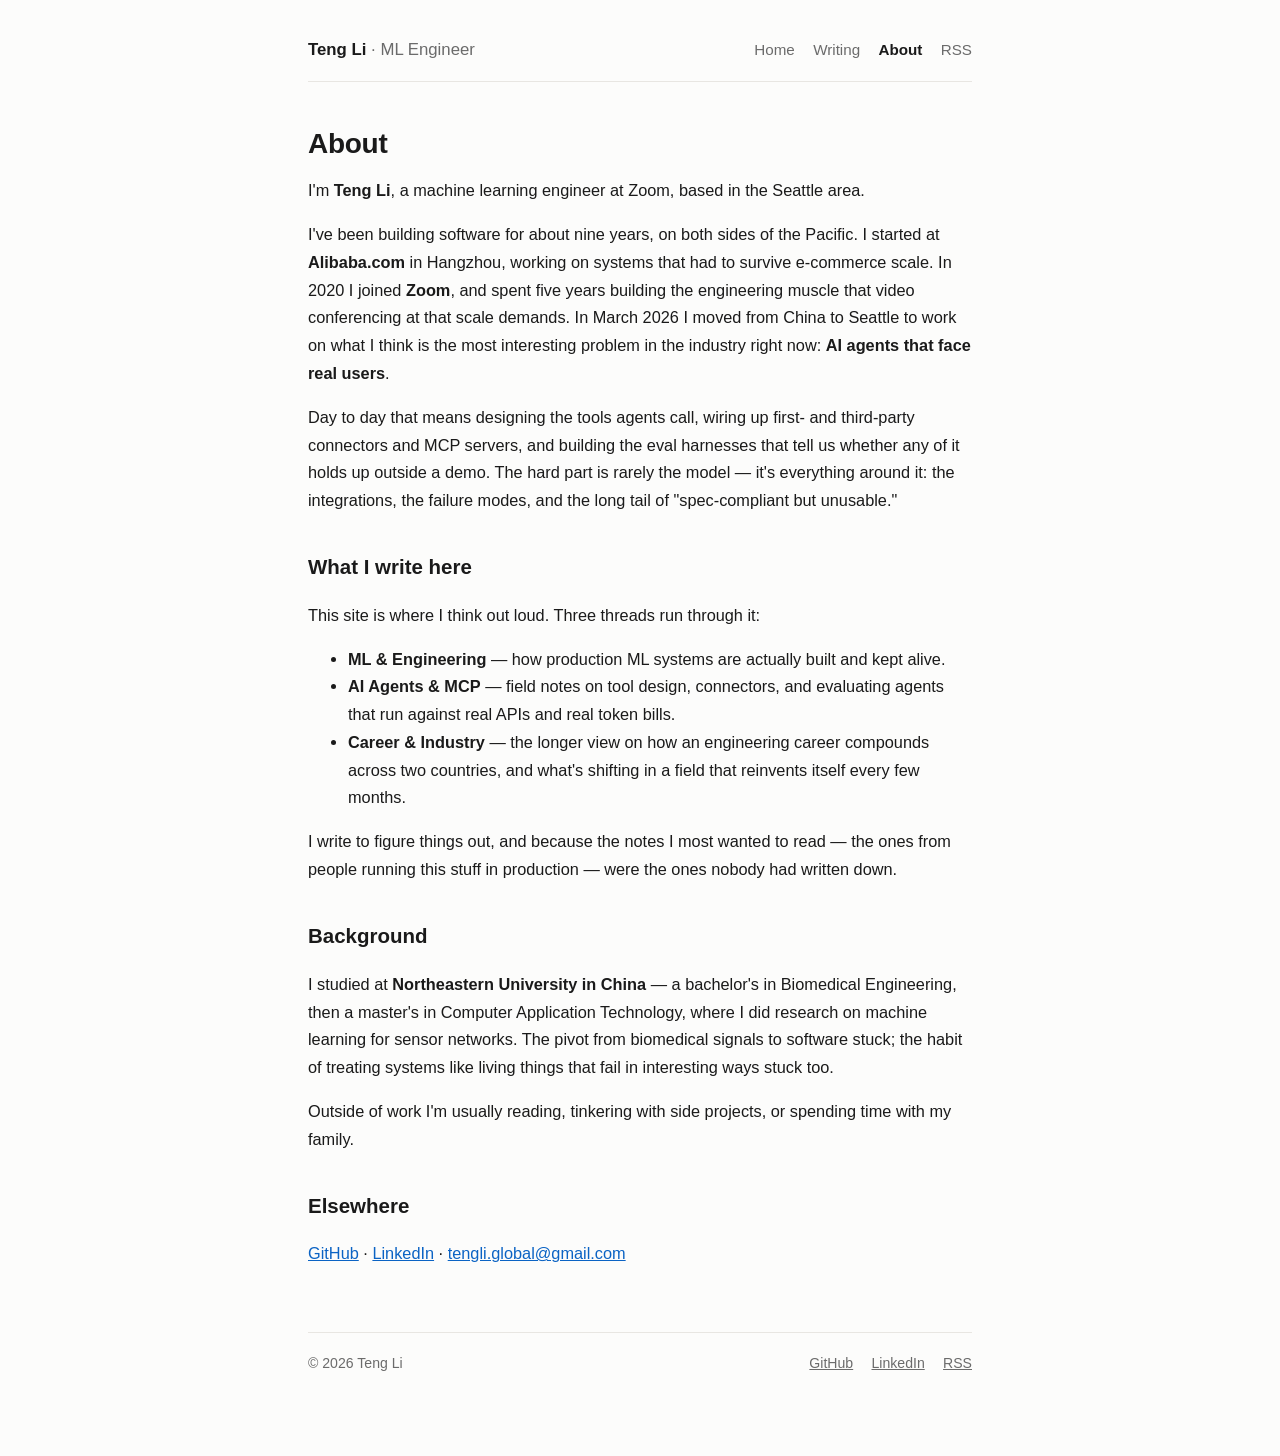
==== about.html @ b0815d00 "about: real career arc; tags cleanup" ====
<!doctype html>
<html lang="en">
<head>
<meta charset="utf-8">
<meta name="viewport" content="width=device-width, initial-scale=1">
<title>About · Teng Li</title>
<meta name="description" content="About Teng Li — ML engineer in Seattle.">
<link rel="stylesheet" href="/style.css">
<link rel="alternate" type="application/rss+xml" title="Teng Li" href="/feed.xml">
</head>
<body>
<main>
<header class="site">
  <a class="name" href="/">Teng Li <span>· ML Engineer</span></a>
  <nav><a href="/">Home</a><a href="/writing.html">Writing</a><a href="/about.html" class="on">About</a><a href="/feed.xml">RSS</a></nav>
</header>
<div class="prose"><h1>About</h1>
<p>I&#39;m <strong>Teng Li</strong>, a machine learning engineer at Zoom, based in the Seattle area.</p>
<p>I&#39;ve been building software for about nine years, on both sides of the Pacific.
I started at <strong>Alibaba.com</strong> in Hangzhou, working on systems that had to survive
e-commerce scale. In 2020 I joined <strong>Zoom</strong>, and spent five years building the
engineering muscle that video conferencing at that scale demands. In March 2026
I moved from China to Seattle to work on what I think is the most interesting
problem in the industry right now: <strong>AI agents that face real users</strong>.</p>
<p>Day to day that means designing the tools agents call, wiring up first- and
third-party connectors and MCP servers, and building the eval harnesses that
tell us whether any of it holds up outside a demo. The hard part is rarely the
model — it&#39;s everything around it: the integrations, the failure modes, and the
long tail of &quot;spec-compliant but unusable.&quot;</p>
<h2>What I write here</h2>
<p>This site is where I think out loud. Three threads run through it:</p>
<ul>
<li><strong>ML &amp; Engineering</strong> — how production ML systems are actually built and kept alive.</li>
<li><strong>AI Agents &amp; MCP</strong> — field notes on tool design, connectors, and evaluating agents
that run against real APIs and real token bills.</li>
<li><strong>Career &amp; Industry</strong> — the longer view on how an engineering career compounds
across two countries, and what&#39;s shifting in a field that reinvents itself every
few months.</li>
</ul>
<p>I write to figure things out, and because the notes I most wanted to read — the
ones from people running this stuff in production — were the ones nobody had
written down.</p>
<h2>Background</h2>
<p>I studied at <strong>Northeastern University in China</strong> — a bachelor&#39;s in Biomedical
Engineering, then a master&#39;s in Computer Application Technology, where I did
research on machine learning for sensor networks. The pivot from biomedical
signals to software stuck; the habit of treating systems like living things
that fail in interesting ways stuck too.</p>
<p>Outside of work I&#39;m usually reading, tinkering with side projects, or spending
time with my family.</p>
<h2>Elsewhere</h2>
<p><a href="https://github.com/TengByte">GitHub</a> ·
<a href="https://www.linkedin.com/in/teng-li-3b0007110/">LinkedIn</a> ·
<a href="mailto:tengli.global@gmail.com">tengli.global@gmail.com</a></p>
</div>
<footer class="site">
  <span>© 2026 Teng Li</span>
  <span class="foot-links">
    <a href="https://github.com/TengByte">GitHub</a>
    <a href="https://www.linkedin.com/in/teng-li-3b0007110/">LinkedIn</a>
    <a href="/feed.xml">RSS</a>
  </span>
</footer>
</main>
</body>
</html>
---- style.css ----
:root {
  --bg: #fcfcfb;
  --surface: #ffffff;
  --text: #1a1a1a;
  --muted: #6b6b6b;
  --faint: #8f8f8f;
  --accent: #0b63c4;
  --accent-2: #6d3bd6;
  --border: #e8e6e2;
  --code-bg: #f5f4f1;
  color-scheme: light dark;
}
@media (prefers-color-scheme: dark) {
  :root {
    --bg: #111214;
    --surface: #1a1c1f;
    --text: #e9e9ea;
    --muted: #9a9a9a;
    --faint: #7a7a7a;
    --accent: #6db3f2;
    --accent-2: #a98bf0;
    --border: #2a2c30;
    --code-bg: #202226;
  }
}
* { box-sizing: border-box; }
html { scroll-behavior: smooth; }
body {
  margin: 0;
  background: var(--bg);
  color: var(--text);
  font: 17px/1.7 -apple-system, "Segoe UI", Helvetica, Arial, sans-serif;
  -webkit-font-smoothing: antialiased;
}
main {
  max-width: 44rem;
  margin: 0 auto;
  padding: 2.25rem 1.25rem 5rem;
}

/* Header / nav */
header.site {
  display: flex;
  justify-content: space-between;
  align-items: baseline;
  gap: 1rem;
  flex-wrap: wrap;
  border-bottom: 1px solid var(--border);
  padding-bottom: 1rem;
  margin-bottom: 2.75rem;
}
header.site .name { font-weight: 700; font-size: 1.05rem; text-decoration: none; color: var(--text); }
header.site .name span { color: var(--muted); font-weight: 400; }
header.site nav a {
  color: var(--muted);
  text-decoration: none;
  margin-left: 1.15rem;
  font-size: 0.95rem;
}
header.site nav a:first-child { margin-left: 0; }
header.site nav a:hover { color: var(--accent); }
header.site nav a.on { color: var(--text); font-weight: 600; }

/* Hero */
.hero {
  display: flex;
  gap: 1.4rem;
  align-items: flex-start;
  margin-bottom: 3.25rem;
}
.avatar { width: 78px; height: 78px; flex: none; border-radius: 22px; box-shadow: 0 6px 20px rgba(0,0,0,0.10); }
.hero-body { min-width: 0; }
.hero-name { font-size: 1.85rem; line-height: 1.2; margin: 0.1rem 0 0.15rem; letter-spacing: -0.01em; }
.hero-role { color: var(--muted); font-size: 0.98rem; margin: 0 0 0.85rem; }
.hero-lede { margin: 0 0 1.1rem; font-size: 1.02rem; }
.hero-links { display: flex; flex-wrap: wrap; gap: 1.1rem; font-size: 0.95rem; }
.hero-links a { text-decoration: none; color: var(--accent); }
.hero-links a:hover { text-decoration: underline; }

/* Blocks */
.block { margin: 2.75rem 0; }
.block-head { display: flex; justify-content: space-between; align-items: baseline; }
.block-title {
  font-size: 0.82rem;
  text-transform: uppercase;
  letter-spacing: 0.09em;
  color: var(--faint);
  font-weight: 700;
  margin: 0 0 1.1rem;
}
.more { font-size: 0.9rem; text-decoration: none; color: var(--muted); }
.more:hover { color: var(--accent); }

/* Cards */
.cards { display: grid; grid-template-columns: repeat(auto-fit, minmax(15rem, 1fr)); gap: 0.9rem; }
.card {
  display: block;
  background: var(--surface);
  border: 1px solid var(--border);
  border-radius: 12px;
  padding: 1.1rem 1.15rem;
  text-decoration: none;
  color: inherit;
  transition: border-color 0.15s, transform 0.15s, box-shadow 0.15s;
}
.card:hover {
  border-color: color-mix(in srgb, var(--accent) 55%, var(--border));
  transform: translateY(-2px);
  box-shadow: 0 8px 22px rgba(0,0,0,0.06);
}
.card h3 { margin: 0 0 0.4rem; font-size: 1.02rem; }
.card p { margin: 0 0 0.7rem; color: var(--muted); font-size: 0.92rem; line-height: 1.55; }
.card-meta { font-size: 0.78rem; color: var(--faint); text-transform: uppercase; letter-spacing: 0.05em; }

/* Post lists */
h1 { font-size: 1.75rem; line-height: 1.25; margin: 0 0 0.5rem; letter-spacing: -0.01em; }
h2 { font-size: 1.28rem; margin-top: 2.2rem; }
h3 { font-size: 1.06rem; margin-top: 1.8rem; }
a { color: var(--accent); }
.page-lede { color: var(--muted); margin: 0 0 2rem; }

ul.post-list { list-style: none; padding: 0; margin: 0; }
.post-item { padding: 1rem 0; border-bottom: 1px solid var(--border); }
.post-item:last-child { border-bottom: none; }
.post-link { font-size: 1.08rem; font-weight: 600; text-decoration: none; color: var(--text); }
.post-link:hover { color: var(--accent); }
.post-row { display: flex; align-items: center; gap: 0.7rem; margin: 0.3rem 0 0; }
.post-row time { color: var(--faint); font-size: 0.85rem; white-space: nowrap; }
.post-desc { margin: 0.4rem 0 0; color: var(--muted); font-size: 0.93rem; line-height: 1.55; }
.topic-group { margin-bottom: 2.5rem; scroll-margin-top: 1.5rem; }

/* Chips */
.chips { display: inline-flex; flex-wrap: wrap; gap: 0.35rem; }
.chip {
  font-size: 0.72rem;
  color: var(--muted);
  background: var(--code-bg);
  border: 1px solid var(--border);
  padding: 0.08rem 0.5rem;
  border-radius: 999px;
  letter-spacing: 0.02em;
}

/* Article */
article { max-width: 40rem; }
.post-meta { display: flex; align-items: center; gap: 0.7rem; color: var(--muted); font-size: 0.9rem; margin: 0 0 2rem; }
.prose, article { font-size: 1.02rem; }
.post-end { border: none; border-top: 1px solid var(--border); margin: 2.5rem 0 1.2rem; }
.post-nav a { text-decoration: none; color: var(--muted); font-size: 0.9rem; }
.post-nav a:hover { color: var(--accent); }

code {
  background: var(--code-bg);
  padding: 0.12em 0.35em;
  border-radius: 4px;
  font-size: 0.88em;
  font-family: ui-monospace, "SF Mono", Menlo, Consolas, monospace;
}
pre {
  background: var(--code-bg);
  border: 1px solid var(--border);
  border-radius: 10px;
  padding: 1rem;
  overflow-x: auto;
  line-height: 1.5;
}
pre code { background: none; padding: 0; font-size: 0.85rem; }
blockquote {
  margin: 1.5rem 0;
  padding: 0.2rem 1.1rem;
  border-left: 3px solid var(--accent);
  color: var(--muted);
}
table { border-collapse: collapse; width: 100%; font-size: 0.9rem; display: block; overflow-x: auto; }
th, td { border: 1px solid var(--border); padding: 0.45rem 0.65rem; text-align: left; }
th { background: var(--code-bg); }
img { max-width: 100%; border-radius: 8px; }

/* Footer */
footer.site {
  margin-top: 4rem;
  padding-top: 1.2rem;
  border-top: 1px solid var(--border);
  color: var(--muted);
  font-size: 0.88rem;
  display: flex;
  justify-content: space-between;
  flex-wrap: wrap;
  gap: 0.6rem;
}
footer.site a { color: var(--muted); margin-left: 0.9rem; }
footer.site .foot-links a:first-child { margin-left: 0; }
footer.site a:hover { color: var(--accent); }

@media (max-width: 34rem) {
  .hero { flex-direction: column; gap: 1rem; }
  .avatar { width: 64px; height: 64px; }
}
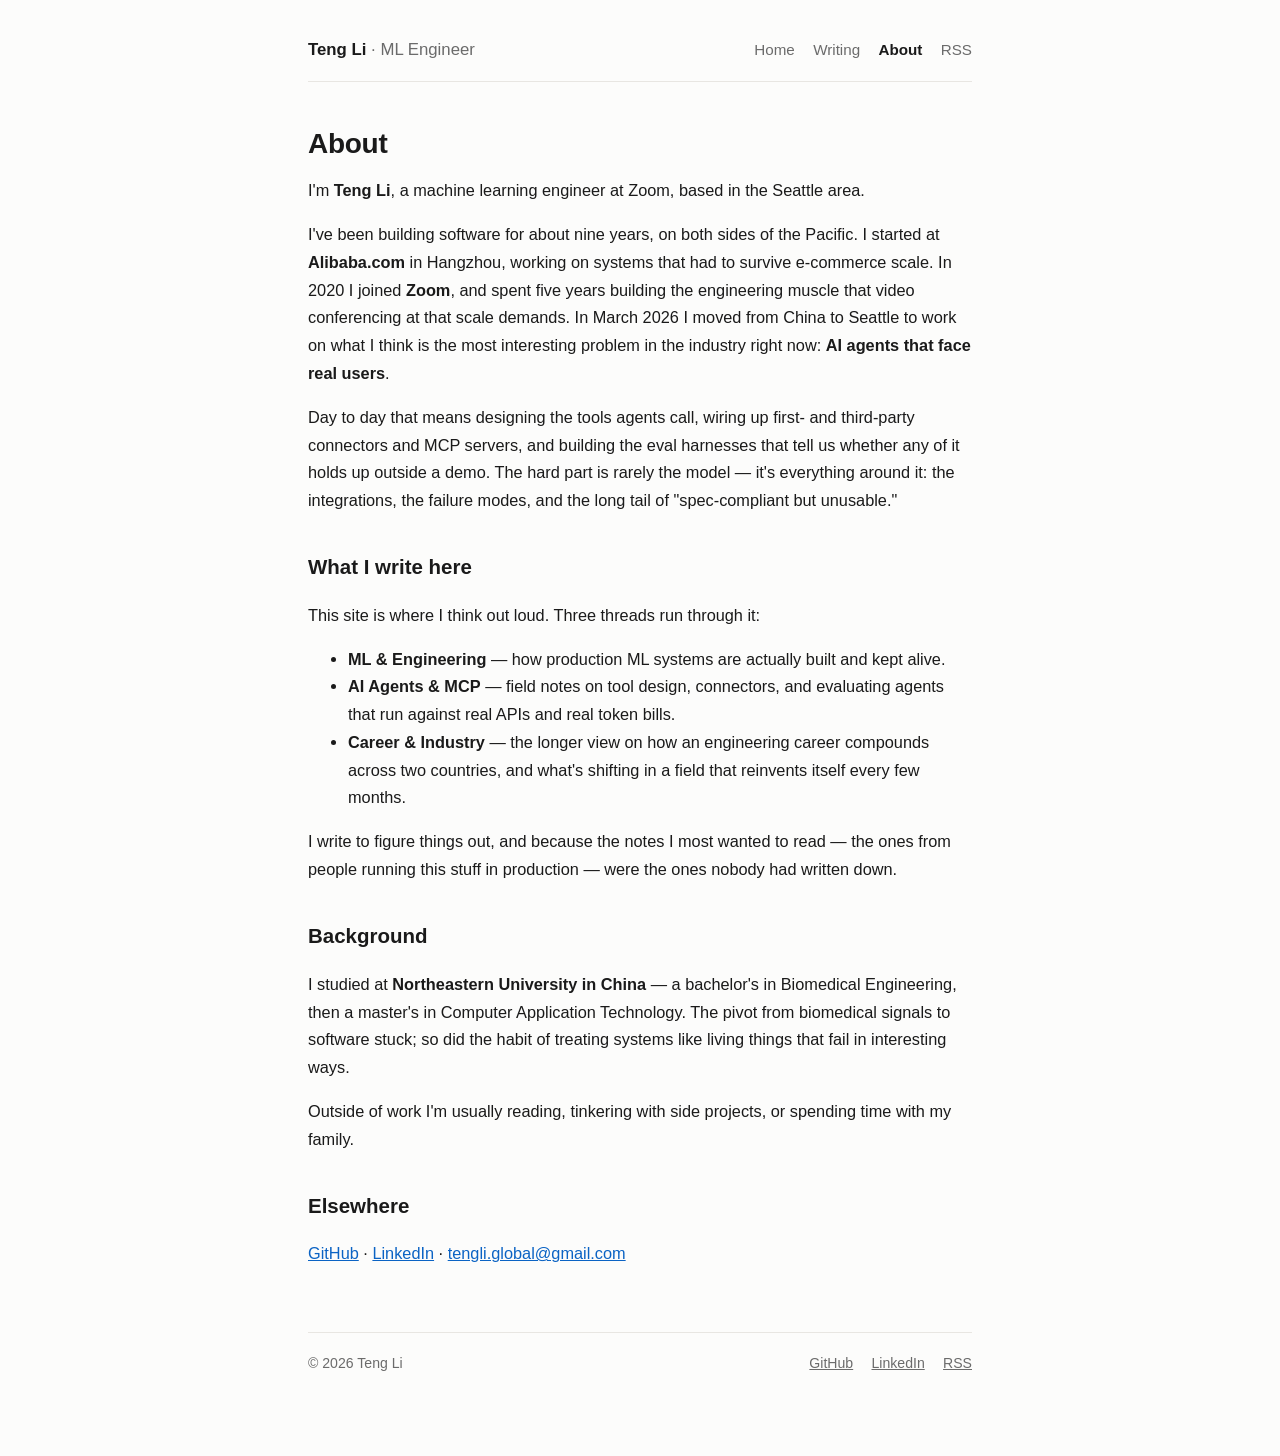
==== commit 9f878326: "about: trim research detail" ====
--- a/about.html
+++ b/about.html
@@ -42,10 +42,9 @@
 written down.</p>
 <h2>Background</h2>
 <p>I studied at <strong>Northeastern University in China</strong> — a bachelor&#39;s in Biomedical
-Engineering, then a master&#39;s in Computer Application Technology, where I did
-research on machine learning for sensor networks. The pivot from biomedical
-signals to software stuck; the habit of treating systems like living things
-that fail in interesting ways stuck too.</p>
+Engineering, then a master&#39;s in Computer Application Technology. The pivot from
+biomedical signals to software stuck; so did the habit of treating systems like
+living things that fail in interesting ways.</p>
 <p>Outside of work I&#39;m usually reading, tinkering with side projects, or spending
 time with my family.</p>
 <h2>Elsewhere</h2>
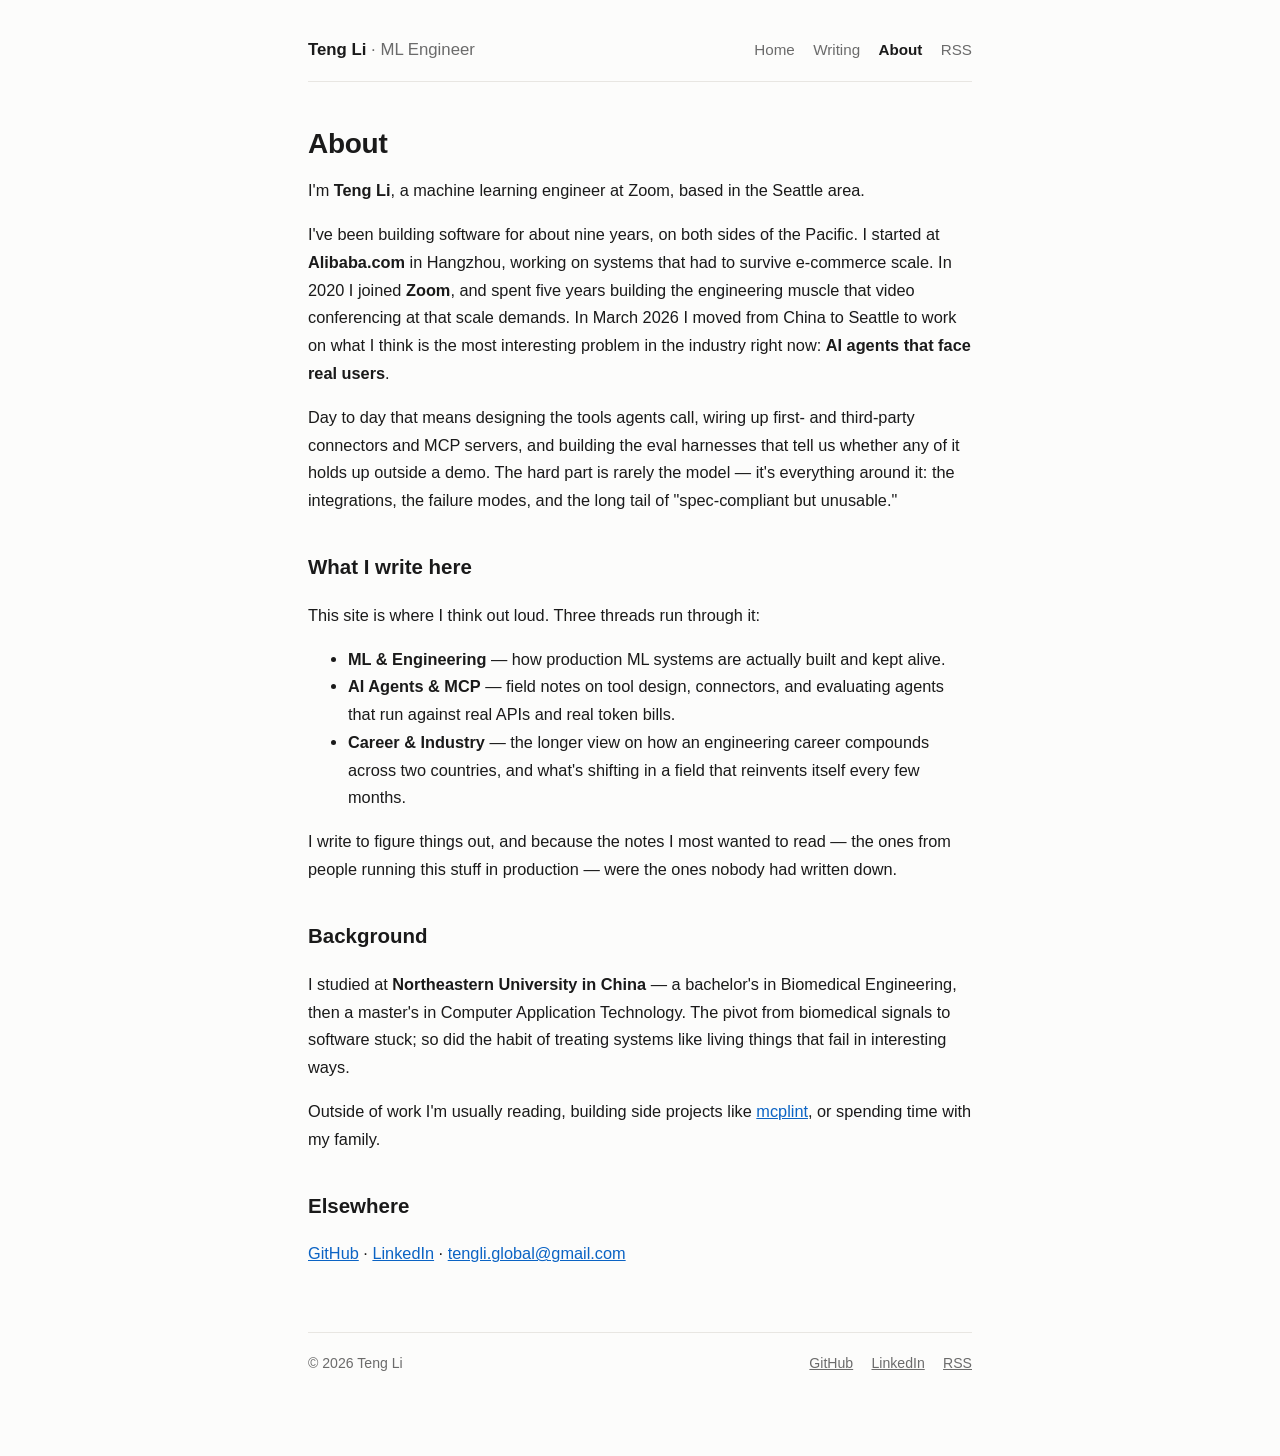
==== commit 562efb4d: "site: mcplint goes public — projects card, leaderboard page" ====
--- a/about.html
+++ b/about.html
@@ -45,8 +45,8 @@
 Engineering, then a master&#39;s in Computer Application Technology. The pivot from
 biomedical signals to software stuck; so did the habit of treating systems like
 living things that fail in interesting ways.</p>
-<p>Outside of work I&#39;m usually reading, tinkering with side projects, or spending
-time with my family.</p>
+<p>Outside of work I&#39;m usually reading, building side projects like
+<a href="https://github.com/TengByte/mcplint">mcplint</a>, or spending time with my family.</p>
 <h2>Elsewhere</h2>
 <p><a href="https://github.com/TengByte">GitHub</a> ·
 <a href="https://www.linkedin.com/in/teng-li-3b0007110/">LinkedIn</a> ·
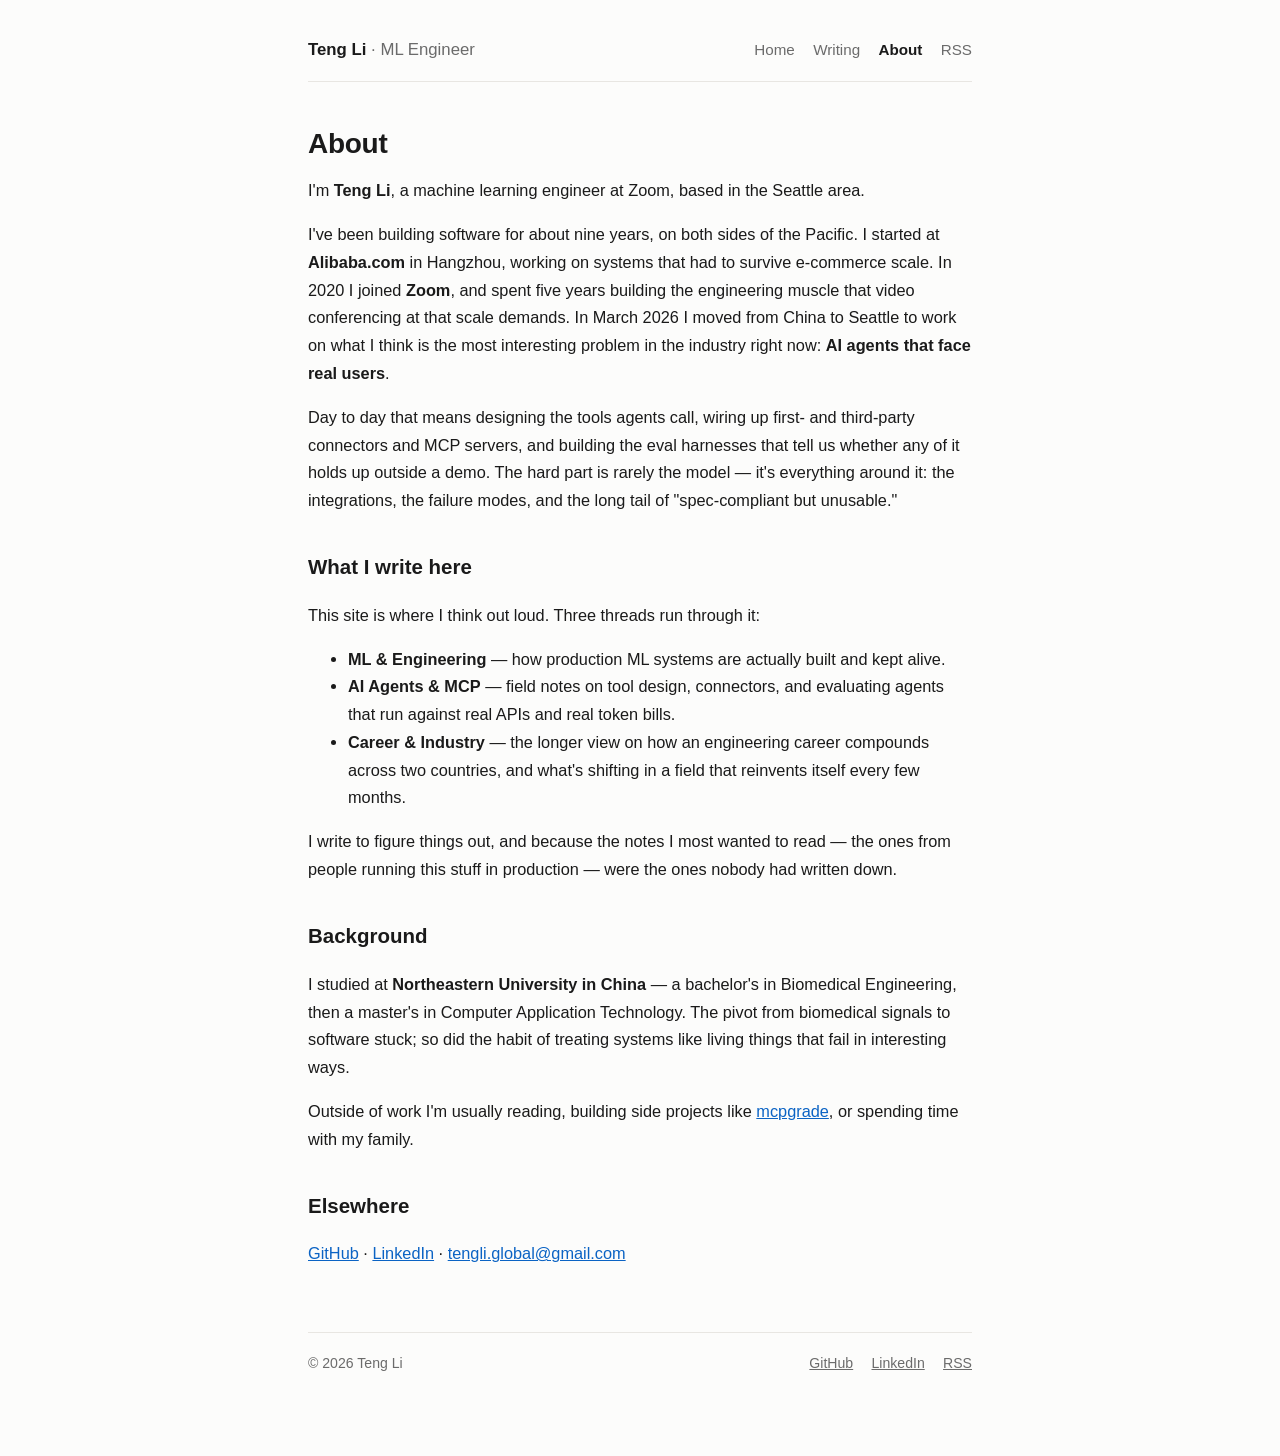
==== commit 574d3a2b: "rename mcplint → mcpgrade" ====
--- a/about.html
+++ b/about.html
@@ -46,7 +46,7 @@
 biomedical signals to software stuck; so did the habit of treating systems like
 living things that fail in interesting ways.</p>
 <p>Outside of work I&#39;m usually reading, building side projects like
-<a href="https://github.com/TengByte/mcplint">mcplint</a>, or spending time with my family.</p>
+<a href="https://github.com/TengByte/mcpgrade">mcpgrade</a>, or spending time with my family.</p>
 <h2>Elsewhere</h2>
 <p><a href="https://github.com/TengByte">GitHub</a> ·
 <a href="https://www.linkedin.com/in/teng-li-3b0007110/">LinkedIn</a> ·
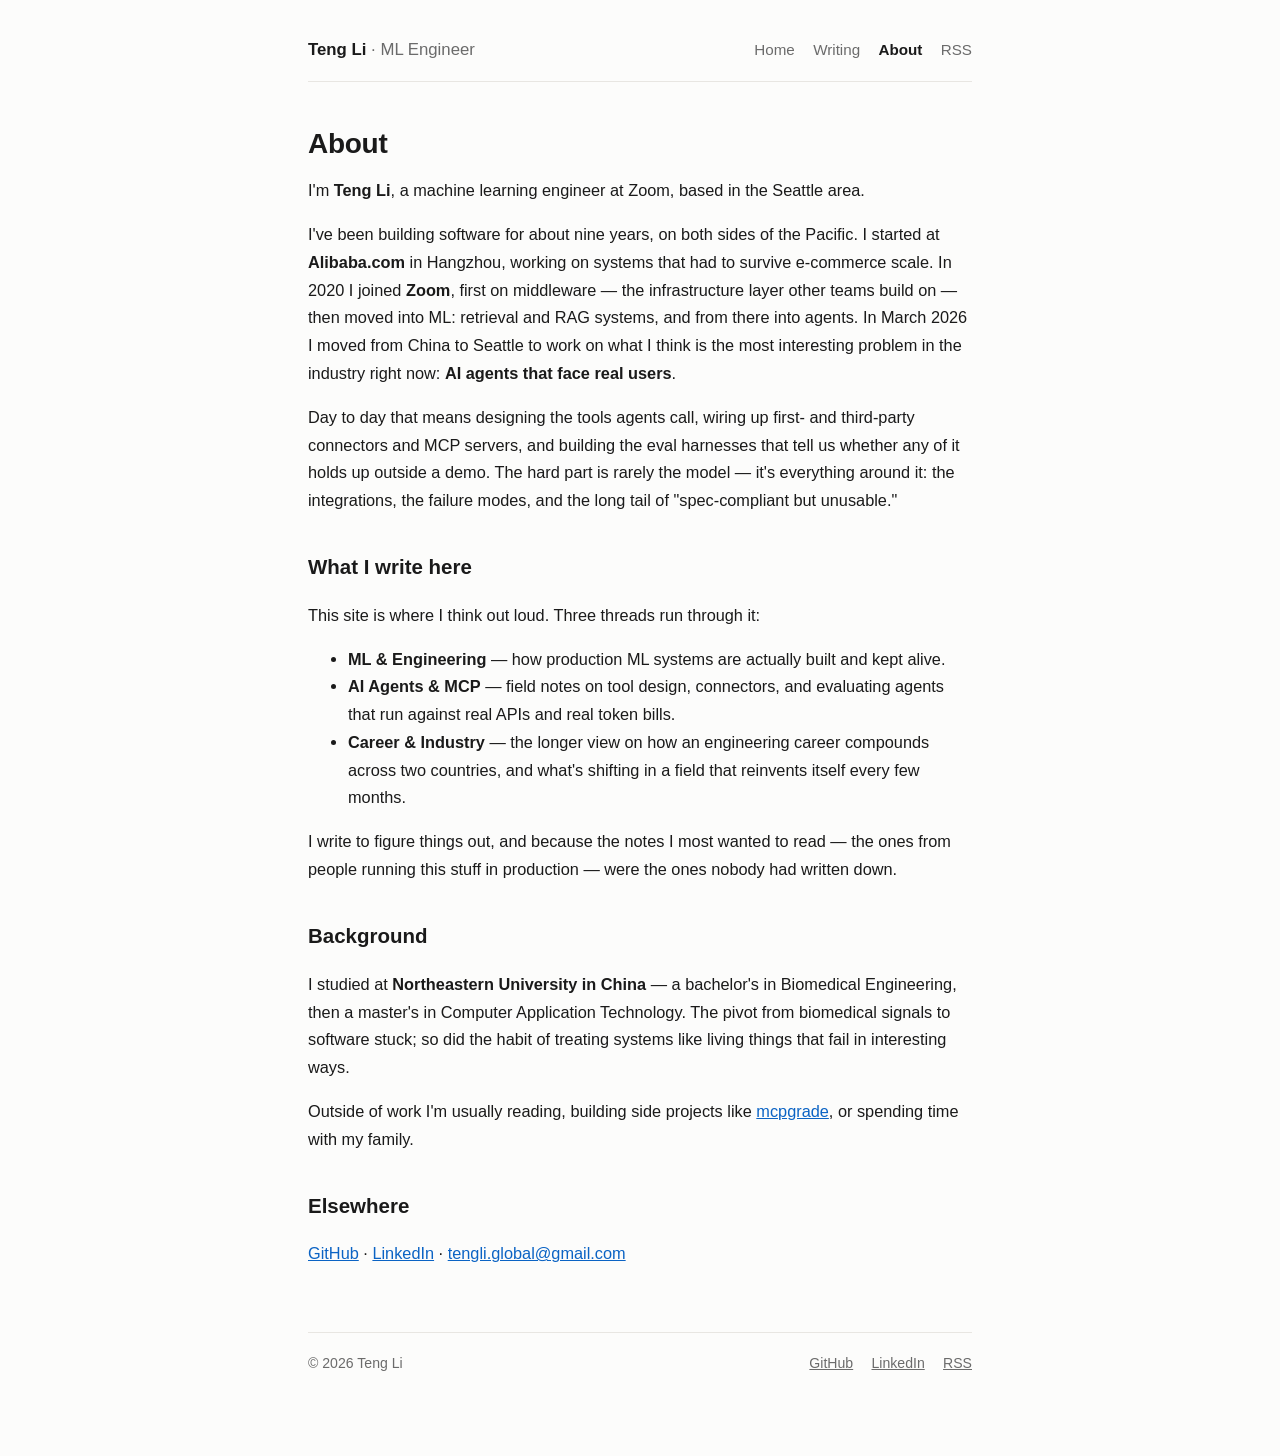
==== commit 99aa3325: "about: correct career arc (middleware -> RAG -> agents)" ====
--- a/about.html
+++ b/about.html
@@ -5,8 +5,18 @@
 <meta name="viewport" content="width=device-width, initial-scale=1">
 <title>About · Teng Li</title>
 <meta name="description" content="About Teng Li — ML engineer in Seattle.">
+<meta property="og:title" content="About · Teng Li">
+<meta property="og:description" content="About Teng Li — ML engineer in Seattle.">
+<meta property="og:image" content="https://tengli.dev/og-card.png">
+<meta property="og:type" content="article">
+<meta name="twitter:card" content="summary_large_image">
+<meta name="twitter:image" content="https://tengli.dev/og-card.png">
+<link rel="icon" href="/favicon.svg" type="image/svg+xml">
+<link rel="icon" href="/favicon-32.png" type="image/png" sizes="32x32">
+<link rel="apple-touch-icon" href="/apple-touch-icon.png">
 <link rel="stylesheet" href="/style.css">
 <link rel="alternate" type="application/rss+xml" title="Teng Li" href="/feed.xml">
+<script type="module" src="https://static.cloudflareinsights.com/beacon.min.js" data-cf-beacon='{"token": "defe20d26eeb449a922ccc8369be85c0"}'></script>
 </head>
 <body>
 <main>
@@ -18,10 +28,11 @@
 <p>I&#39;m <strong>Teng Li</strong>, a machine learning engineer at Zoom, based in the Seattle area.</p>
 <p>I&#39;ve been building software for about nine years, on both sides of the Pacific.
 I started at <strong>Alibaba.com</strong> in Hangzhou, working on systems that had to survive
-e-commerce scale. In 2020 I joined <strong>Zoom</strong>, and spent five years building the
-engineering muscle that video conferencing at that scale demands. In March 2026
-I moved from China to Seattle to work on what I think is the most interesting
-problem in the industry right now: <strong>AI agents that face real users</strong>.</p>
+e-commerce scale. In 2020 I joined <strong>Zoom</strong>, first on middleware — the
+infrastructure layer other teams build on — then moved into ML: retrieval and
+RAG systems, and from there into agents. In March 2026 I moved from China to
+Seattle to work on what I think is the most interesting problem in the industry
+right now: <strong>AI agents that face real users</strong>.</p>
 <p>Day to day that means designing the tools agents call, wiring up first- and
 third-party connectors and MCP servers, and building the eval harnesses that
 tell us whether any of it holds up outside a demo. The hard part is rarely the
--- a/style.css
+++ b/style.css
@@ -196,3 +196,5 @@
   .hero { flex-direction: column; gap: 1rem; }
   .avatar { width: 64px; height: 64px; }
 }
+
+.project-demo { width: 100%; border-radius: 12px; margin-top: 14px; border: 1px solid rgba(128,128,128,.25); display: block; }
